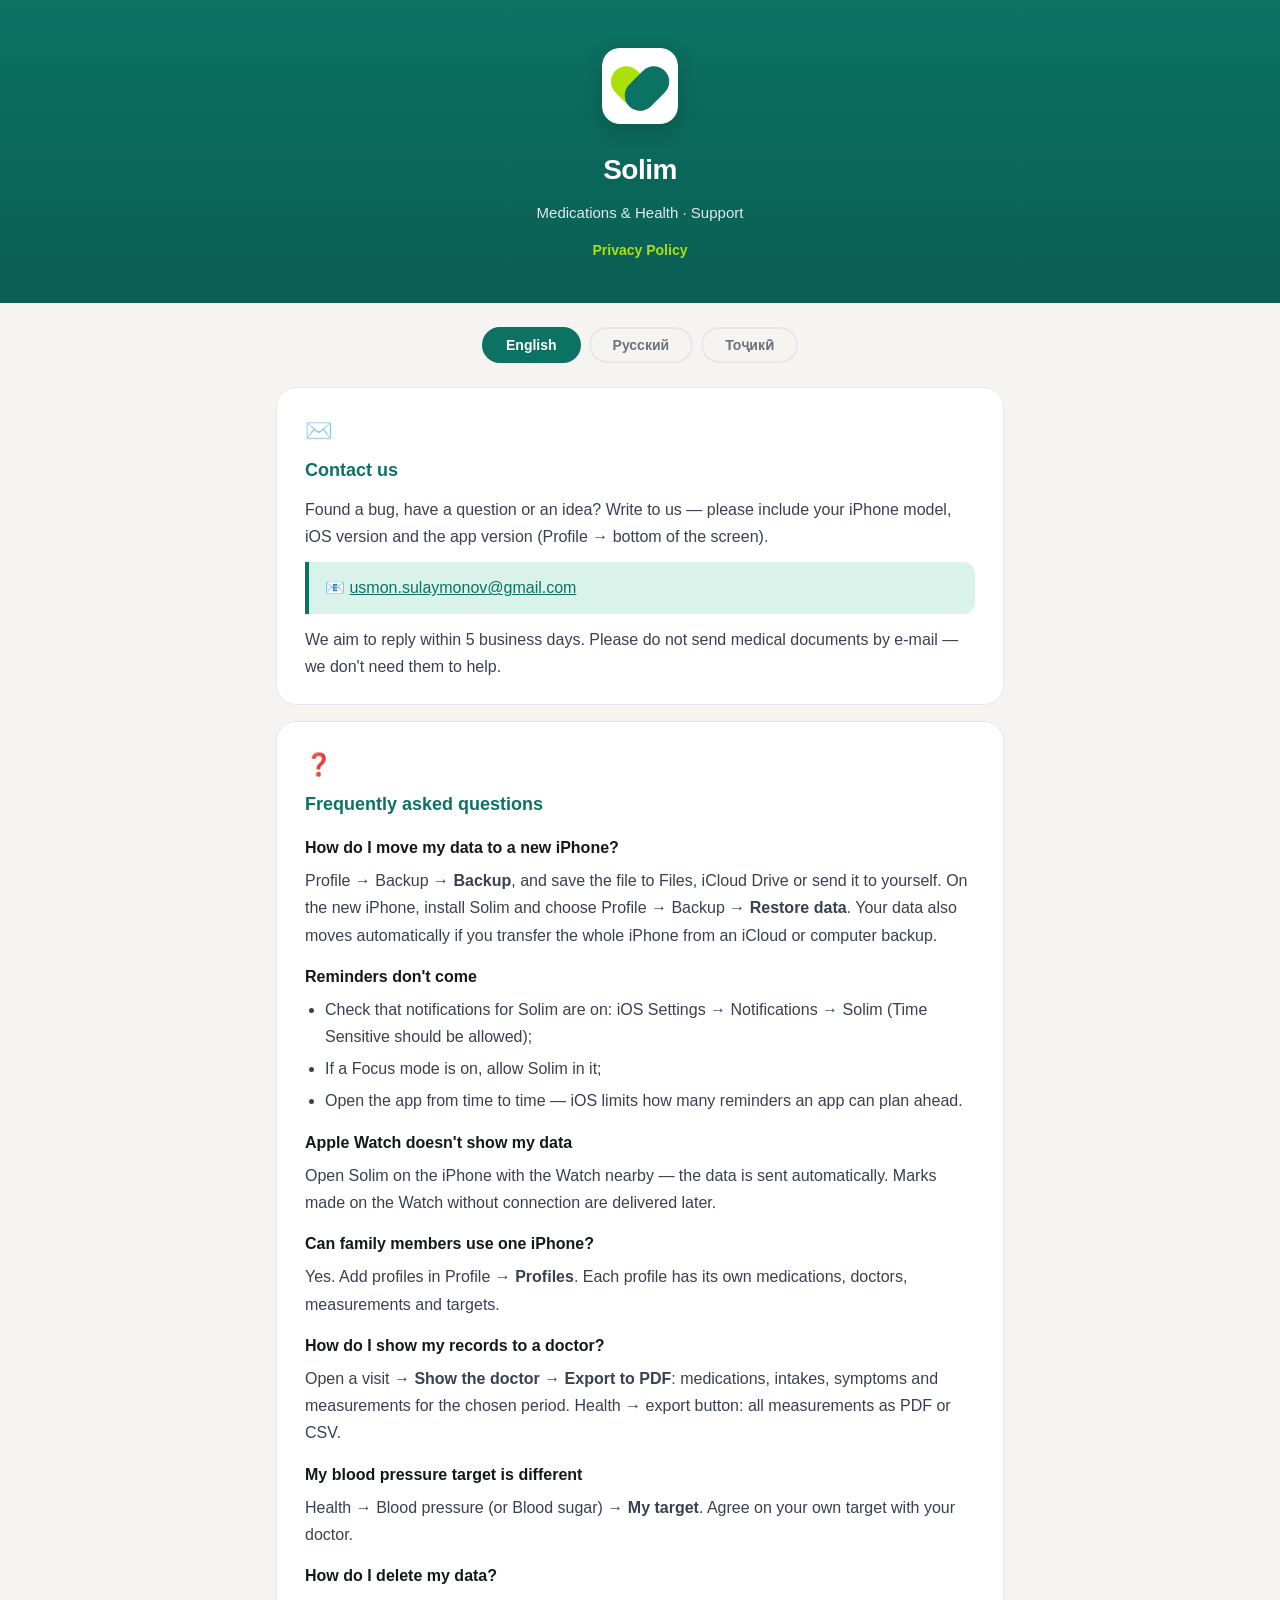
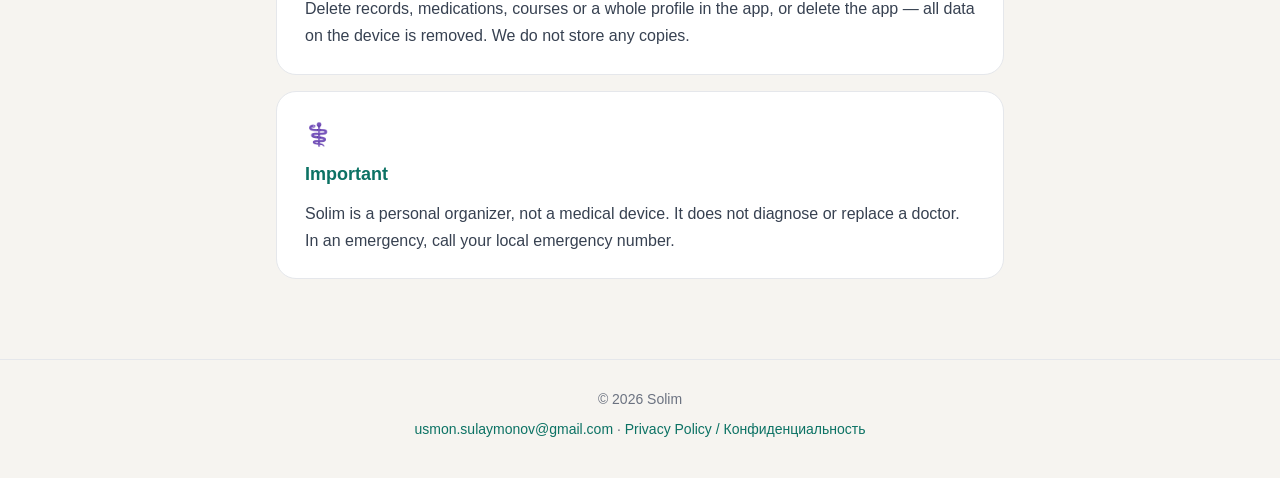
==== support.html @ e1a5d6a5 "Add support page for Solim app This file contains the support page for the Solim app, including cont" ====
<!DOCTYPE html>
<html lang="en">
<head>
  <meta charset="UTF-8" />
  <meta name="viewport" content="width=device-width, initial-scale=1.0" />
  <title>Support — Solim</title>
  <meta name="description" content="Support for Solim — medication and health tracker for iPhone and Apple Watch." />
  <link rel="icon" href="icon.svg" type="image/svg+xml" />
  <link rel="stylesheet" href="style.css" />
  <script src="lang.js"></script>
</head>
<body>

<header>
  <img class="logo" src="icon.svg" alt="Solim" />
  <h1>Solim</h1>
  <p data-lang="en">Medications &amp; Health · Support</p>
  <p data-lang="ru">Лекарства и здоровье · Поддержка</p>
  <p data-lang="tg">Доруҳо ва саломатӣ · Дастгирӣ</p>
  <nav>
    <a href="index.html" data-lang="en">Privacy Policy</a>
    <a href="index.html" data-lang="ru">Политика конфиденциальности</a>
    <a href="index.html" data-lang="tg">Сиёсати махфият</a>
  </nav>
</header>

<div class="lang-tabs">
  <button class="lang-tab" data-set="en" onclick="setLang('en')">English</button>
  <button class="lang-tab" data-set="ru" onclick="setLang('ru')">Русский</button>
  <button class="lang-tab" data-set="tg" onclick="setLang('tg')">Тоҷикӣ</button>
</div>

<!-- ══════════════════════════════ ENGLISH ══════════════════════════════ -->
<div class="content" data-lang="en">
  <div class="section">
    <span class="section-icon">✉️</span>
    <h2>Contact us</h2>
    <p>Found a bug, have a question or an idea? Write to us — please include your iPhone model, iOS version and the app
    version (Profile → bottom of the screen).</p>
    <div class="highlight">📧 <a href="mailto:usmon.sulaymonov@gmail.com?subject=Solim">usmon.sulaymonov@gmail.com</a></div>
    <p>We aim to reply within 5 business days. Please do not send medical documents by e-mail — we don't need them to help.</p>
  </div>

  <div class="section">
    <span class="section-icon">❓</span>
    <h2>Frequently asked questions</h2>
    <h3>How do I move my data to a new iPhone?</h3>
    <p>Profile → Backup → <strong>Backup</strong>, and save the file to Files, iCloud Drive or send it to yourself. On the new
    iPhone, install Solim and choose Profile → Backup → <strong>Restore data</strong>. Your data also moves automatically if you transfer the whole iPhone
    from an iCloud or computer backup.</p>
    <h3>Reminders don't come</h3>
    <ul>
      <li>Check that notifications for Solim are on: iOS Settings → Notifications → Solim (Time Sensitive should be allowed);</li>
      <li>If a Focus mode is on, allow Solim in it;</li>
      <li>Open the app from time to time — iOS limits how many reminders an app can plan ahead.</li>
    </ul>
    <h3>Apple Watch doesn't show my data</h3>
    <p>Open Solim on the iPhone with the Watch nearby — the data is sent automatically. Marks made on the Watch without
    connection are delivered later.</p>
    <h3>Can family members use one iPhone?</h3>
    <p>Yes. Add profiles in Profile → <strong>Profiles</strong>. Each profile has its own medications, doctors, measurements and targets.</p>
    <h3>How do I show my records to a doctor?</h3>
    <p>Open a visit → <strong>Show the doctor</strong> → <strong>Export to PDF</strong>: medications, intakes, symptoms and
    measurements for the chosen period. Health → export button: all measurements as PDF or CSV.</p>
    <h3>My blood pressure target is different</h3>
    <p>Health → Blood pressure (or Blood sugar) → <strong>My target</strong>. Agree on your own target with your doctor.</p>
    <h3>How do I delete my data?</h3>
    <p>Delete records, medications, courses or a whole profile in the app, or delete the app — all data on the device
    is removed. We do not store any copies.</p>
  </div>

  <div class="section">
    <span class="section-icon">⚕️</span>
    <h2>Important</h2>
    <p>Solim is a personal organizer, not a medical device. It does not diagnose or replace a doctor. In an emergency,
    call your local emergency number.</p>
  </div>
</div>

<!-- ══════════════════════════════ РУССКИЙ ══════════════════════════════ -->
<div class="content" data-lang="ru">
  <div class="section">
    <span class="section-icon">✉️</span>
    <h2>Связаться с нами</h2>
    <p>Нашли ошибку, есть вопрос или идея? Напишите нам — укажите модель iPhone, версию iOS и версию приложения
    (Профиль → внизу экрана).</p>
    <div class="highlight">📧 <a href="mailto:usmon.sulaymonov@gmail.com?subject=Solim">usmon.sulaymonov@gmail.com</a></div>
    <p>Мы стараемся отвечать в течение 5 рабочих дней. Пожалуйста, не присылайте медицинские документы — для помощи они не нужны.</p>
  </div>

  <div class="section">
    <span class="section-icon">❓</span>
    <h2>Частые вопросы</h2>
    <h3>Как перенести данные на новый iPhone?</h3>
    <p>Профиль → Резервная копия → <strong>«Резервная копия»</strong> и сохраните файл в «Файлы», iCloud Drive или отправьте
    себе. На новом iPhone установите Solim: Профиль → Резервная копия → <strong>«Восстановить данные»</strong>. При переносе всего iPhone из копии iCloud или с
    компьютера данные переедут сами.</p>
    <h3>Не приходят напоминания</h3>
    <ul>
      <li>Проверьте, что уведомления Solim включены: Настройки iOS → Уведомления → Solim (разрешите «Срочные»);</li>
      <li>Если включён режим «Фокус», добавьте в него Solim;</li>
      <li>Иногда открывайте приложение — iOS ограничивает, сколько напоминаний приложение может запланировать заранее.</li>
    </ul>
    <h3>На Apple Watch нет моих данных</h3>
    <p>Откройте Solim на iPhone рядом с часами — данные передадутся сами. Отметки, сделанные на часах без связи,
    дойдут позже.</p>
    <h3>Можно вести всю семью на одном iPhone?</h3>
    <p>Да. Добавьте профили: Профиль → <strong>«Профили»</strong>. У каждого профиля свои лекарства, врачи, замеры и цели.</p>
    <h3>Как показать записи врачу?</h3>
    <p>Откройте визит → <strong>«Показать врачу»</strong> → <strong>«Экспорт в PDF»</strong>: лекарства, приёмы, симптомы и
    замеры за выбранный период. Здоровье → кнопка экспорта: все замеры в PDF или CSV.</p>
    <h3>У меня другая цель по давлению</h3>
    <p>Здоровье → Давление (или Сахар) → <strong>«Моя цель»</strong>. Свою цель согласуйте с врачом.</p>
    <h3>Как удалить данные?</h3>
    <p>Удалите записи, лекарства, курсы или профиль целиком в приложении либо удалите приложение — все данные на
    устройстве сотрутся. Мы не храним никаких копий.</p>
  </div>

  <div class="section">
    <span class="section-icon">⚕️</span>
    <h2>Важно</h2>
    <p>Solim — личный органайзер, а не медицинское изделие. Он не ставит диагнозов и не заменяет врача. В экстренной
    ситуации звоните в скорую помощь.</p>
  </div>
</div>

<!-- ══════════════════════════════ ТОҶИКӢ ══════════════════════════════ -->
<div class="content" data-lang="tg">
  <div class="section">
    <span class="section-icon">✉️</span>
    <h2>Бо мо тамос гиред</h2>
    <p>Хато ёфтед, савол ё фикр доред? Ба мо нависед — модели iPhone, версияи iOS ва версияи барномаро (Профил → поёни
    экран) нишон диҳед.</p>
    <div class="highlight">📧 <a href="mailto:usmon.sulaymonov@gmail.com?subject=Solim">usmon.sulaymonov@gmail.com</a></div>
    <p>Мо кӯшиш мекунем дар давоми 5 рӯзи корӣ ҷавоб диҳем. Лутфан ҳуҷҷатҳои тиббӣ нафиристед — барои кӯмак лозим нестанд.</p>
  </div>

  <div class="section">
    <span class="section-icon">❓</span>
    <h2>Саволҳои маъмул</h2>
    <h3>Маълумотро ба iPhone-и нав чӣ тавр интиқол диҳам?</h3>
    <p>Профил → Нусхаи эҳтиётӣ → <strong>«Нусхаи эҳтиётӣ»</strong> ва файлро дар «Файлҳо», iCloud Drive нигоҳ доред ё ба худ
    фиристед. Дар iPhone-и нав Solim-ро насб кунед: Профил → Нусхаи эҳтиётӣ → <strong>«Барқарор кардани маълумот»</strong>.</p>
    <h3>Ёдраскуниҳо намеоянд</h3>
    <ul>
      <li>Санҷед, ки огоҳиномаҳои Solim фаъоланд: Танзимоти iOS → Огоҳиномаҳо → Solim;</li>
      <li>Агар реҷаи «Тамаркуз» фаъол бошад, Solim-ро ба он илова кунед;</li>
      <li>Гоҳ-гоҳ барномаро кушоед — iOS шумораи ёдраскуниҳои пешакиро маҳдуд мекунад.</li>
    </ul>
    <h3>Дар Apple Watch маълумоти ман нест</h3>
    <p>Solim-ро дар iPhone дар наздикии соат кушоед — маълумот худкор фиристода мешавад.</p>
    <h3>Оиларо дар як iPhone нигоҳ доштан мумкин аст?</h3>
    <p>Ҳа. Профилҳоро дар Профил → <strong>«Профилҳо»</strong> илова кунед. Ҳар профил доруҳо, духтурон, ченкуниҳо ва ҳадафҳои худро дорад.</p>
    <h3>Сабтҳоро ба духтур чӣ тавр нишон диҳам?</h3>
    <p>Ташрифро кушоед → <strong>«Ба духтур нишон додан»</strong> → <strong>«Содирот ба PDF»</strong>: доруҳо, қабулҳо,
    аломатҳо ва ченкуниҳо. Саломатӣ → тугмаи
    содирот: ҳамаи ченкуниҳо дар PDF ё CSV.</p>
    <h3>Ҳадафи фишори ман дигар аст</h3>
    <p>Саломатӣ → Фишори хун (ё Қанди хун) → <strong>«Ҳадафи ман»</strong>. Ҳадафи худро бо духтур мувофиқа кунед.</p>
    <h3>Маълумотро чӣ тавр нест кунам?</h3>
    <p>Сабтҳо, доруҳо, курсҳо ё профилро дар барнома нест кунед ё барномаро нест кунед — ҳамаи маълумот дар дастгоҳ
    пок мешавад. Мо ягон нусха нигоҳ намедорем.</p>
  </div>

  <div class="section">
    <span class="section-icon">⚕️</span>
    <h2>Муҳим</h2>
    <p>Solim ташкилкунандаи шахсӣ аст, на дастгоҳи тиббӣ. Он ташхис намегузорад ва духтурро иваз намекунад. Дар ҳолати
    фавқулодда ба ёрии таъҷилӣ занг занед.</p>
  </div>
</div>

<footer>
  <p>© 2026 Solim</p>
  <p style="margin-top:6px"><a href="mailto:usmon.sulaymonov@gmail.com">usmon.sulaymonov@gmail.com</a> · <a href="index.html">Privacy Policy / Конфиденциальность</a></p>
</footer>

</body>
</html>
---- style.css ----
*, *::before, *::after { box-sizing: border-box; margin: 0; padding: 0; }

:root {
  --accent:    #0C7264;
  --accent-bg: #D9F2EA;
  --lime:      #ABE008;
  --text:      #15181A;
  --body:      #374151;
  --muted:     #6B7280;
  --border:    #E5E7EB;
  --bg:        #F6F4F0;
  --section:   #FFFFFF;
}

@media (prefers-color-scheme: dark) {
  :root {
    --accent:    #3FB7A4;
    --accent-bg: #16302A;
    --text:      #F2F3F4;
    --body:      #D1D5DB;
    --muted:     #9CA3AF;
    --border:    #2A2F33;
    --bg:        #0F1113;
    --section:   #1A1D20;
  }
}

body {
  font-family: -apple-system, BlinkMacSystemFont, "Segoe UI", Roboto, Helvetica, Arial, sans-serif;
  background: var(--bg);
  color: var(--text);
  line-height: 1.7;
  font-size: 16px;
}

header {
  background: linear-gradient(180deg, #0C7264 0%, #0A5E53 100%);
  padding: 48px 24px 40px;
  text-align: center;
  color: #fff;
}
.logo { width: 76px; height: 76px; border-radius: 18px; margin-bottom: 14px; box-shadow: 0 6px 20px rgba(0,0,0,.18); }
header h1 { font-size: 28px; font-weight: 700; letter-spacing: -0.5px; }
header p  { font-size: 15px; opacity: 0.88; margin-top: 6px; }
header nav { margin-top: 14px; font-size: 14px; }
header nav a { color: var(--lime); text-decoration: none; font-weight: 600; }
header nav a:hover { text-decoration: underline; }

.lang-tabs {
  display: flex;
  flex-wrap: wrap;
  justify-content: center;
  gap: 8px;
  padding: 24px 16px 0;
  max-width: 760px;
  margin: 0 auto;
}
.lang-tab {
  padding: 8px 22px;
  border-radius: 99px;
  border: 2px solid var(--border);
  background: transparent;
  color: var(--muted);
  font-size: 14px;
  font-weight: 600;
  cursor: pointer;
  transition: all .2s;
}
.lang-tab.active { background: var(--accent); border-color: var(--accent); color: #fff; }

.content { max-width: 760px; margin: 0 auto; padding: 24px 16px 64px; }
[data-lang] { display: none; }
[data-lang].shown { display: block; }

.section {
  background: var(--section);
  border: 1px solid var(--border);
  border-radius: 20px;
  padding: 24px 28px;
  margin-bottom: 16px;
}
.section-icon { font-size: 22px; margin-bottom: 6px; display: block; }
.section h2 { font-size: 18px; font-weight: 700; color: var(--accent); margin-bottom: 10px; }
.section h3 { font-size: 16px; font-weight: 700; margin: 14px 0 6px; color: var(--text); }
.section p  { color: var(--body); margin-bottom: 10px; }
.section p:last-child { margin-bottom: 0; }
.section ul { padding-left: 20px; color: var(--body); margin-bottom: 10px; }
.section ul:last-child { margin-bottom: 0; }
.section ul li { margin-bottom: 5px; }
.section a { color: var(--accent); }

.highlight {
  background: var(--accent-bg);
  border-left: 4px solid var(--accent);
  border-radius: 0 12px 12px 0;
  padding: 12px 16px;
  margin: 12px 0;
  color: var(--text);
  font-weight: 500;
}

.updated { text-align: center; color: var(--muted); font-size: 14px; padding: 8px 0 12px; }

footer {
  text-align: center;
  padding: 28px 16px 36px;
  border-top: 1px solid var(--border);
  color: var(--muted);
  font-size: 14px;
}
footer a { color: var(--accent); text-decoration: none; }
footer a:hover { text-decoration: underline; }

@media (max-width: 600px) {
  header { padding: 36px 16px 30px; }
  header h1 { font-size: 23px; }
  .section { padding: 18px; }
}
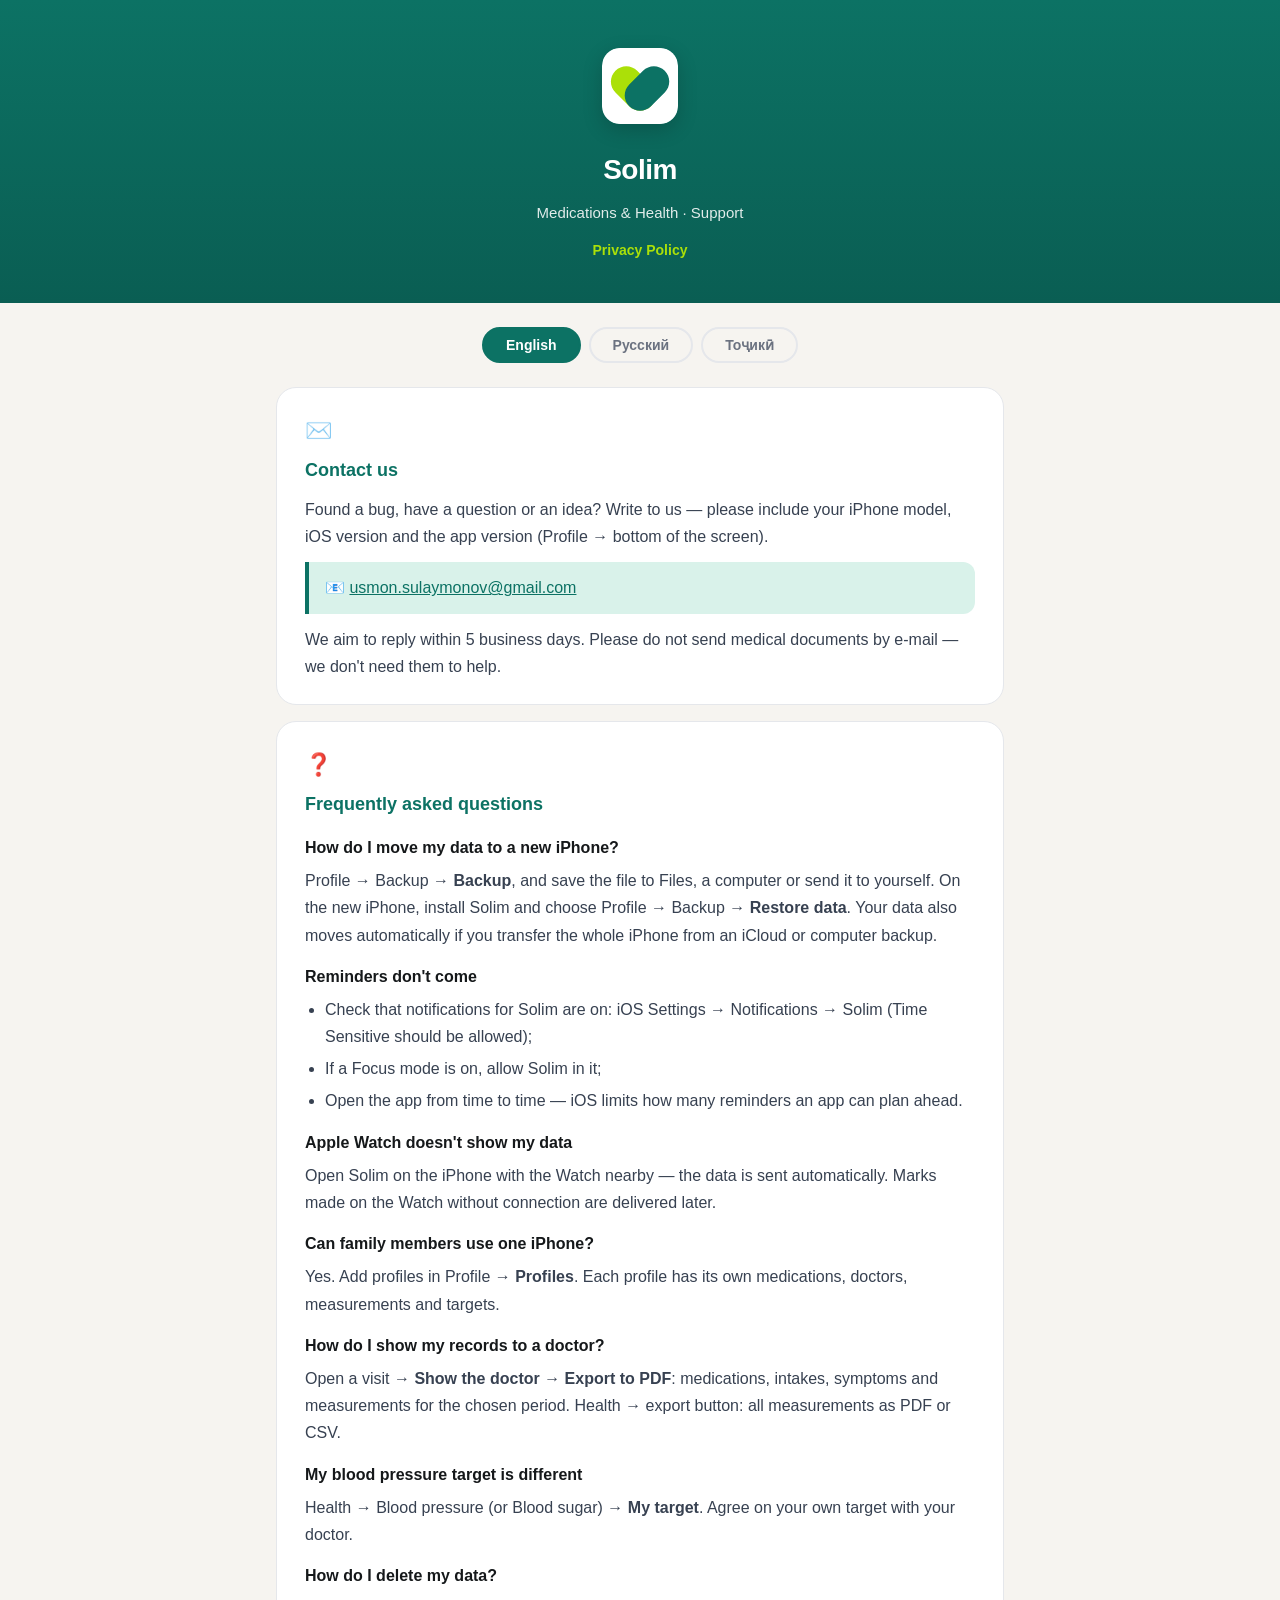
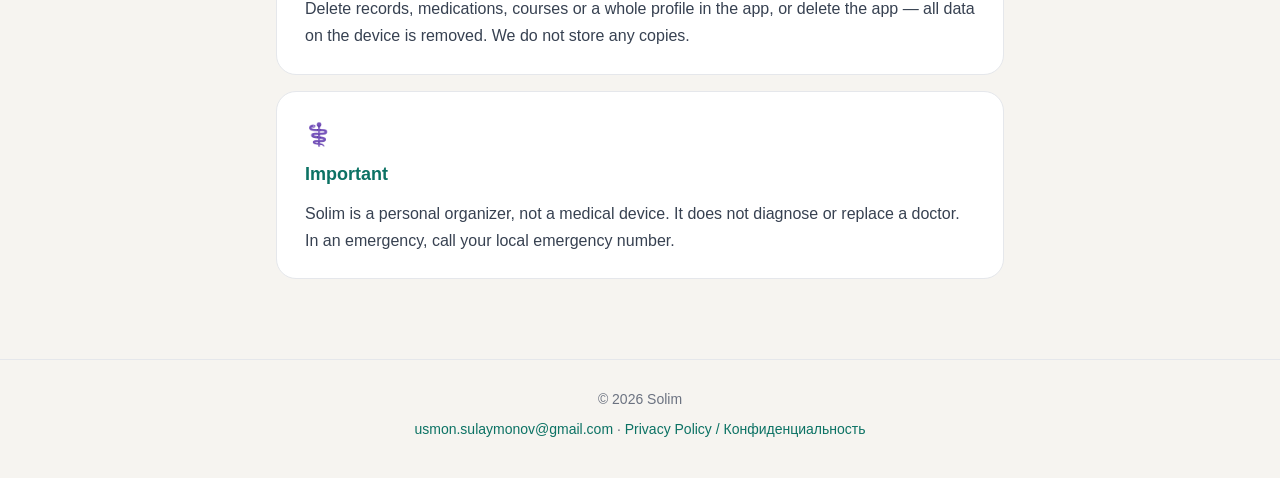
==== commit 0db89521: "Support: suggest Files or a computer for the backup file, not iCloud Drive App Store guideline 5.1.3" ====
--- a/support.html
+++ b/support.html
@@ -45,7 +45,7 @@
     <span class="section-icon">❓</span>
     <h2>Frequently asked questions</h2>
     <h3>How do I move my data to a new iPhone?</h3>
-    <p>Profile → Backup → <strong>Backup</strong>, and save the file to Files, iCloud Drive or send it to yourself. On the new
+    <p>Profile → Backup → <strong>Backup</strong>, and save the file to Files, a computer or send it to yourself. On the new
     iPhone, install Solim and choose Profile → Backup → <strong>Restore data</strong>. Your data also moves automatically if you transfer the whole iPhone
     from an iCloud or computer backup.</p>
     <h3>Reminders don't come</h3>
@@ -92,7 +92,7 @@
     <span class="section-icon">❓</span>
     <h2>Частые вопросы</h2>
     <h3>Как перенести данные на новый iPhone?</h3>
-    <p>Профиль → Резервная копия → <strong>«Резервная копия»</strong> и сохраните файл в «Файлы», iCloud Drive или отправьте
+    <p>Профиль → Резервная копия → <strong>«Резервная копия»</strong> и сохраните файл в «Файлы», на компьютер или отправьте
     себе. На новом iPhone установите Solim: Профиль → Резервная копия → <strong>«Восстановить данные»</strong>. При переносе всего iPhone из копии iCloud или с
     компьютера данные переедут сами.</p>
     <h3>Не приходят напоминания</h3>
@@ -139,7 +139,7 @@
     <span class="section-icon">❓</span>
     <h2>Саволҳои маъмул</h2>
     <h3>Маълумотро ба iPhone-и нав чӣ тавр интиқол диҳам?</h3>
-    <p>Профил → Нусхаи эҳтиётӣ → <strong>«Нусхаи эҳтиётӣ»</strong> ва файлро дар «Файлҳо», iCloud Drive нигоҳ доред ё ба худ
+    <p>Профил → Нусхаи эҳтиётӣ → <strong>«Нусхаи эҳтиётӣ»</strong> ва файлро дар «Файлҳо» ё компютер нигоҳ доред ё ба худ
     фиристед. Дар iPhone-и нав Solim-ро насб кунед: Профил → Нусхаи эҳтиётӣ → <strong>«Барқарор кардани маълумот»</strong>.</p>
     <h3>Ёдраскуниҳо намеоянд</h3>
     <ul>
